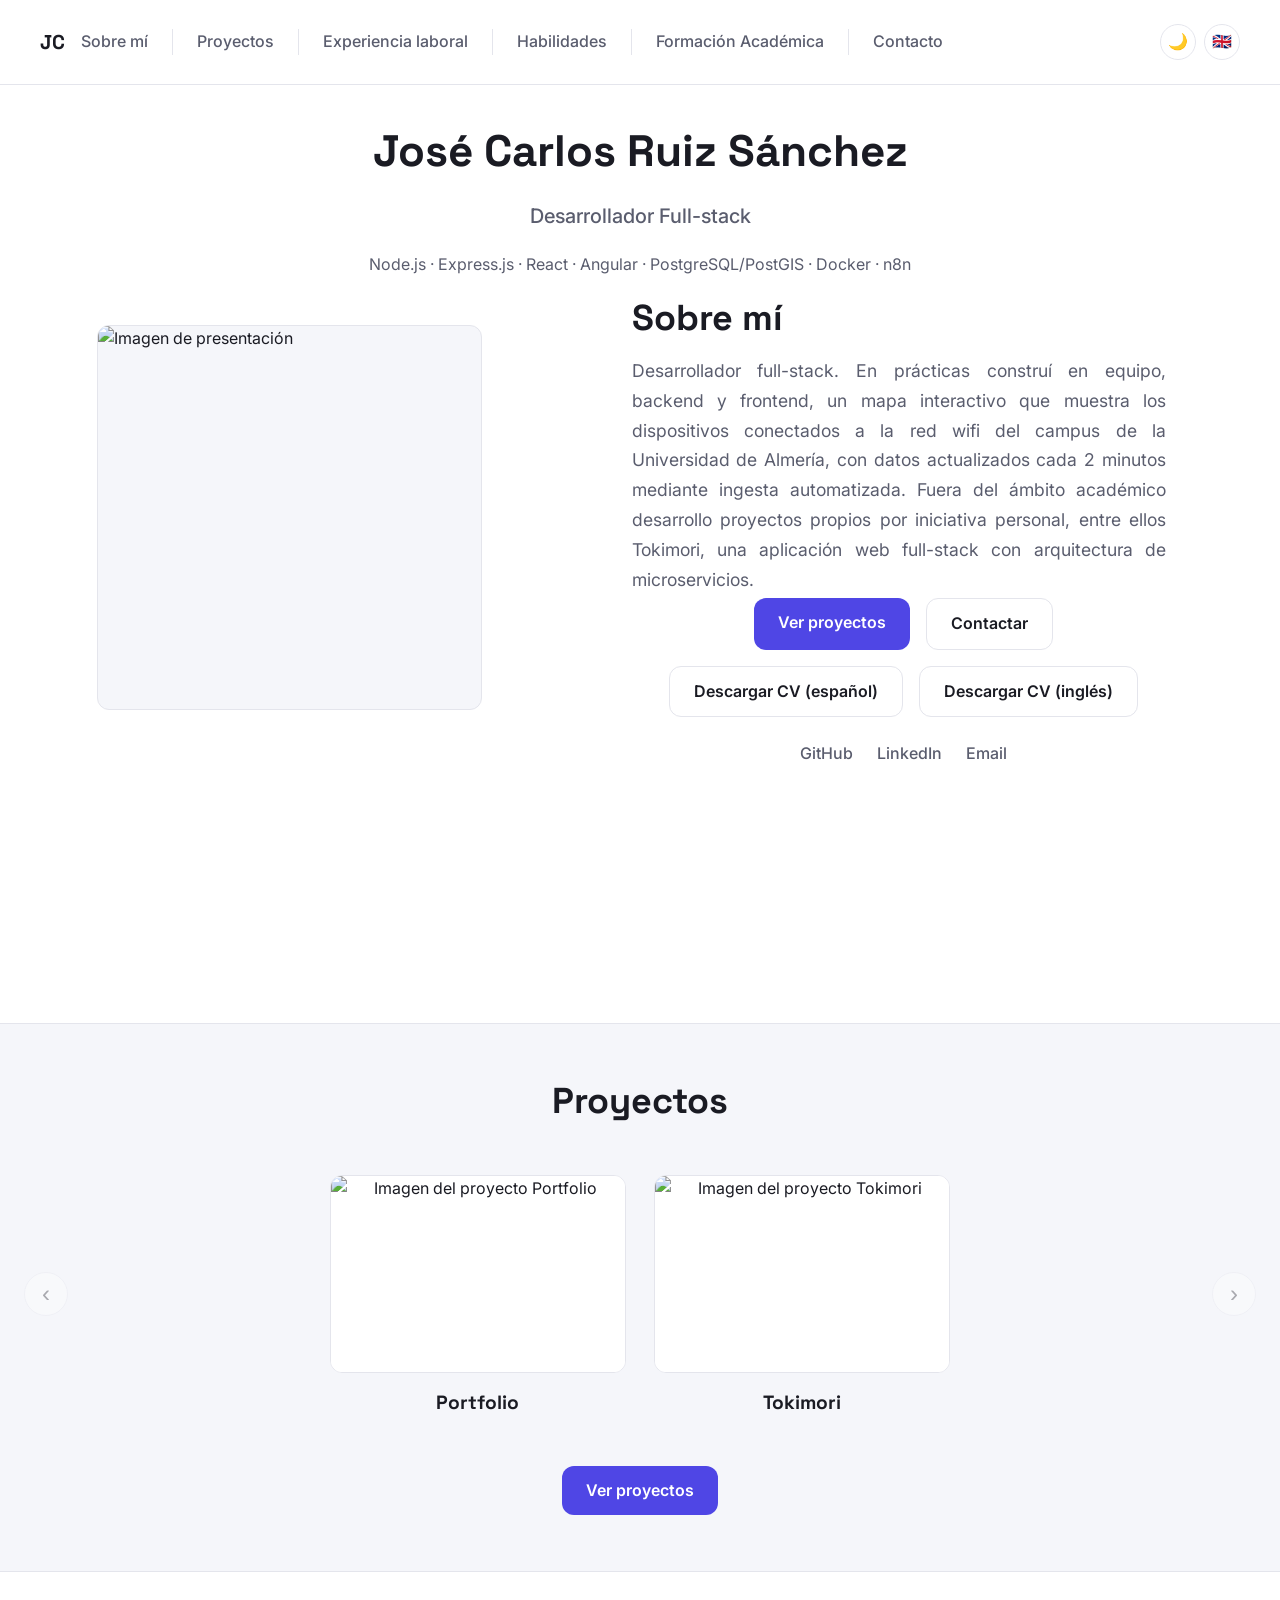
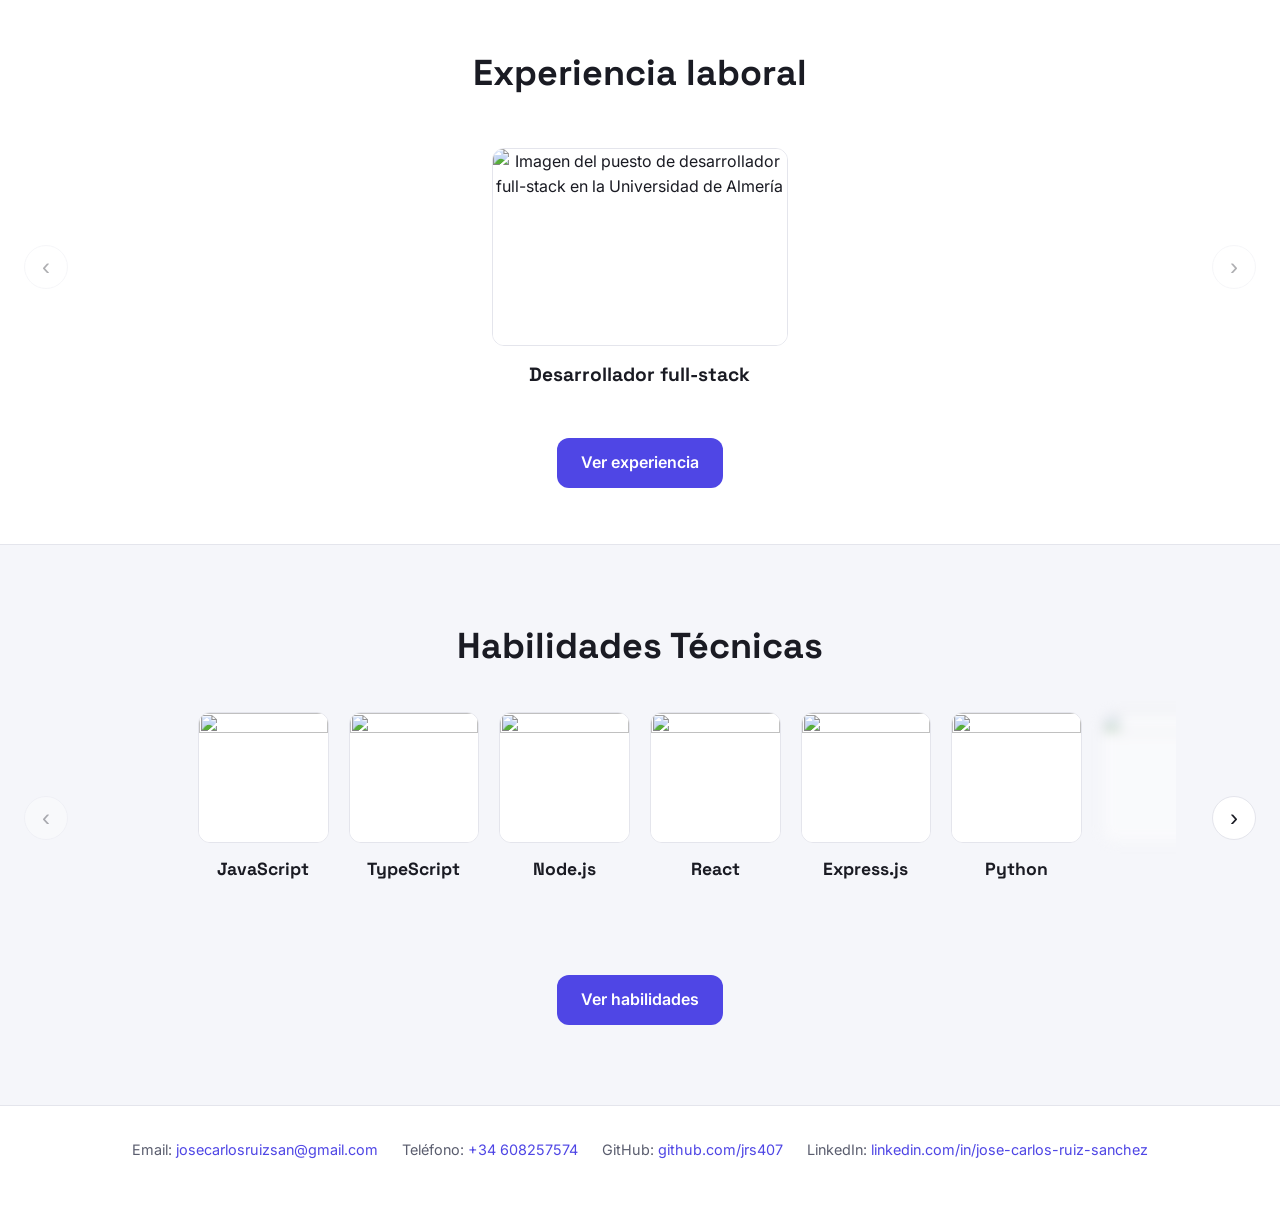
==== index.html @ 919de306 "Subido curriculum en ingles" ====
<!DOCTYPE html>
<html lang="es" data-i18n-title="index.title">
<head>
  <meta charset="UTF-8" />
  <meta name="viewport" content="width=device-width, initial-scale=1.0" />
  <title>José Carlos Ruiz Sánchez · Desarrollador Full-stack</title>
  <meta name="description" content="Portfolio de José Carlos Ruiz Sánchez, desarrollador full-stack. Node.js, Express.js, React, Angular, PostgreSQL/PostGIS, Docker y n8n. Proyectos, experiencia y habilidades técnicas." />
  <meta name="author" content="José Carlos Ruiz Sánchez" />
  <meta name="keywords" content="desarrollador full-stack, Node.js, Express.js, React, Angular, Next.js, TypeScript, JavaScript, Python, Java, Spring, PostgreSQL, PostGIS, MySQL, MongoDB, Docker, n8n, Git, testing, Jest, React Testing Library, JUnit" />
  <link rel="canonical" href="https://jrs407.github.io/web-personal/" />

  <meta property="og:type" content="website" />
  <meta property="og:title" content="José Carlos Ruiz Sánchez · Desarrollador Full-stack" />
  <meta property="og:description" content="Portfolio de José Carlos Ruiz Sánchez, desarrollador full-stack. Proyectos, experiencia y habilidades técnicas." />
  <meta property="og:url" content="https://jrs407.github.io/web-personal/" />
  <meta property="og:image" content="https://jrs407.github.io/web-personal/assets/img/Foto.jpg" />
  <meta property="og:locale" content="es_ES" />

  <meta name="twitter:card" content="summary_large_image" />
  <meta name="twitter:title" content="José Carlos Ruiz Sánchez · Desarrollador Full-stack" />
  <meta name="twitter:description" content="Portfolio de José Carlos Ruiz Sánchez, desarrollador full-stack. Proyectos, experiencia y habilidades técnicas." />
  <meta name="twitter:image" content="https://jrs407.github.io/web-personal/assets/img/Foto.jpg" />

  <link rel="icon" href="data:," />
  <link rel="preconnect" href="https://fonts.googleapis.com" />
  <link rel="preconnect" href="https://fonts.gstatic.com" crossorigin />
  <link href="https://fonts.googleapis.com/css2?family=Space+Grotesk:wght@500;700&family=Inter:wght@400;500;600&display=swap" rel="stylesheet" />
  <link rel="stylesheet" href="assets/css/style.css" />

  <script type="application/ld+json">
  {
    "@context": "https://schema.org",
    "@type": "Person",
    "name": "José Carlos Ruiz Sánchez",
    "jobTitle": "Desarrollador Full-stack",
    "url": "https://jrs407.github.io/web-personal/",
    "image": "https://jrs407.github.io/web-personal/assets/img/Foto.jpg",
    "email": "mailto:josecarlosruizsan@gmail.com",
    "telephone": "+34608257574",
    "sameAs": [
      "https://github.com/jrs407",
      "https://www.linkedin.com/in/jose-carlos-ruiz-sanchez/"
    ],
    "knowsAbout": [
      "JavaScript", "TypeScript", "Node.js", "Express.js", "React", "Angular",
      "Next.js", "Python", "Java", "Spring", "Spark", "PostgreSQL", "PostGIS",
      "MySQL", "MongoDB", "Docker", "n8n", "Git",
      "Jest", "React Testing Library", "JUnit", "Testing"
    ]
  }
  </script>
</head>
<body>
  <a class="skip-link" href="#main" data-i18n="skip">Saltar al contenido</a>

  <header class="site-header">
    <nav class="nav container">
      <a href="index.html" class="logo">JC</a>

      <ul class="nav-links" id="navLinks">
        <li><a href="index.html" data-i18n="nav.about">Sobre mí</a></li>
        <li><a href="proyectos.html" data-i18n="nav.projects">Proyectos</a></li>
        <li><a href="experiencia.html" data-i18n="nav.experience">Experiencia laboral</a></li>
        <li><a href="habilidades.html" data-i18n="nav.skills">Habilidades</a></li>
        <li><a href="formacion.html" data-i18n="nav.education">Formación Académica</a></li>
        <li><a href="contacto.html" data-i18n="nav.contact">Contacto</a></li>
      </ul>

      <div class="nav-actions">
        <button class="theme-toggle" id="themeToggle" data-i18n-label="themeToggle" aria-label="Cambiar tema">🌙</button>
        <button class="language-toggle" id="languageToggle" aria-label="Cambiar idioma">🇬🇧</button>
      </div>

      <button class="nav-toggle" id="navToggle" data-i18n-label="navToggle" aria-label="Abrir menú" aria-expanded="false">
        <span></span><span></span><span></span>
      </button>
    </nav>
  </header>

  <main id="main">
    <section class="hero container" id="home">
      <h1>José Carlos Ruiz Sánchez</h1>
      <p class="hero-role" data-i18n="hero.role">Desarrollador Full-stack</p>
      <p class="hero-text">Node.js · Express.js · React · Angular · PostgreSQL/PostGIS · Docker · n8n </p>

      <div class="hero-intro">
        <div class="hero-image">
          <img src="assets/img/Foto.jpg" data-i18n-alt="hero.imageAlt" alt="Imagen de presentación" />
        </div>
        <div class="hero-copy">
          <h2 class="hero-intro-title" data-i18n="hero.introTitle">Sobre mí</h2>
          <p class="hero-intro-text" data-i18n="hero.introText">
            Desarrollador full-stack. En prácticas construí en equipo, backend y
            frontend, un mapa interactivo que muestra los dispositivos conectados a
            la red wifi del campus de la Universidad de Almería, con datos
            actualizados cada 2 minutos mediante ingesta automatizada. Fuera del ámbito académico
            desarrollo proyectos propios por iniciativa personal, entre ellos Tokimori,
            una aplicación web full-stack con arquitectura de microservicios.
          </p>
        </div>
      </div>

      <div class="hero-actions">
        <div class="hero-actions-row">
          <a href="proyectos.html" class="btn btn-primary" data-i18n="cta.viewProjects">Ver proyectos</a>
          <a href="contacto.html" class="btn btn-ghost" data-i18n="hero.contact">Contactar</a>
        </div>
        <div class="hero-actions-row">
          <a href="assets/cv/CV - Jose Carlos Ruiz Sanchez.pdf" class="btn btn-ghost" download data-i18n="hero.downloadCv">Descargar CV (español)</a>
          <a href="assets/cv/CV_Jose_Carlos_Ruiz_Sanchez_EN.pdf" class="btn btn-ghost" download data-i18n="hero.downloadCvEn">Descargar CV (inglés)</a>
        </div>
      </div>
      <div class="hero-social">
        <a href="https://github.com/jrs407">GitHub</a>
        <a href="https://www.linkedin.com/in/jose-carlos-ruiz-sanchez/">LinkedIn</a>
        <a href="mailto:josecarlosruizsan@gmail.com">Email</a>
      </div>
    </section>

    <section class="section" id="projects">
      <div class="projects-panel">
        <div class="projects-panel-inner">
          <h2 class="section-title reveal-left" data-i18n="section.projects">Proyectos</h2>

          <div class="carousel reveal-left reveal-2" id="projectsCarousel">
            <button class="carousel-arrow carousel-arrow--prev" type="button" data-i18n-label="carousel.prev" aria-label="Anterior">&#8249;</button>

            <div class="carousel-viewport">
              <ul class="carousel-track">
                <li class="carousel-slide">
                  <a class="carousel-link" href="portfolio.html">
                    <img class="carousel-img" src="assets/img/Proyecto/portfolio.png" data-i18n-alt="projects.img1" alt="Imagen del proyecto Portfolio" draggable="false" />
                  </a>
                  <h3 class="carousel-caption" data-i18n="projects.item1">Portfolio</h3>
                </li>
                <li class="carousel-slide">
                  <a class="carousel-link" href="tokimori.html">
                    <img class="carousel-img" src="assets/img/Proyecto/tokimori.png" data-i18n-alt="projects.img2" alt="Imagen del proyecto Tokimori" draggable="false" />
                  </a>
                  <h3 class="carousel-caption" data-i18n="projects.item2">Tokimori</h3>
                </li>
              </ul>
            </div>

            <button class="carousel-arrow carousel-arrow--next" type="button" data-i18n-label="carousel.next" aria-label="Siguiente">&#8250;</button>
          </div>

          <div class="carousel-cta reveal-left reveal-3">
            <a href="proyectos.html" class="btn btn-primary" data-i18n="cta.viewProjects">Ver proyectos</a>
          </div>
        </div>
      </div>
    </section>

    <section class="section" id="experience">
      <div class="experience-panel">
        <div class="experience-panel-inner">
          <h2 class="section-title reveal-left" data-i18n="section.experience">Experiencia laboral</h2>

          <div class="carousel reveal-left reveal-2" id="experienceCarousel">
            <button class="carousel-arrow carousel-arrow--prev" type="button" data-i18n-label="carousel.prev" aria-label="Anterior">&#8249;</button>

            <div class="carousel-viewport">
              <ul class="carousel-track">
                <li class="carousel-slide">
                  <a class="carousel-link" href="ual-trace.html">
                    <img class="carousel-img" src="assets/img/Experiencia/ual-trace.png" data-i18n-alt="experience.img1" alt="Imagen del puesto de desarrollador full-stack en la Universidad de Almería" draggable="false" />
                  </a>
                  <h3 class="carousel-caption" data-i18n="experience.item1">Desarrollador full-stack</h3>
                </li>
              </ul>
            </div>

            <button class="carousel-arrow carousel-arrow--next" type="button" data-i18n-label="carousel.next" aria-label="Siguiente">&#8250;</button>
          </div>

          <div class="carousel-cta reveal-left reveal-3">
            <a href="experiencia.html" class="btn btn-primary" data-i18n="cta.viewExperience">Ver experiencia</a>
          </div>
        </div>
      </div>
    </section>

    <section class="section section-alt" id="skills">
      <div class="container">
        <h2 class="section-title reveal-left" data-i18n="section.skills">Habilidades Técnicas</h2>

        <div class="carousel carousel--compact reveal-left reveal-2" id="skillsCarousel" data-per-view="6" data-per-view-mobile="2">
          <button class="carousel-arrow carousel-arrow--prev" type="button" data-i18n-label="carousel.prev" aria-label="Anterior">&#8249;</button>

          <div class="carousel-viewport">
            <ul class="carousel-track">
              <li class="carousel-slide">
                <div class="carousel-link">
                  <img class="carousel-img" src="assets/img/Habilidades/Portada/javascript.png" alt="" draggable="false" />
                </div>
                <h3 class="carousel-caption">JavaScript</h3>
              </li>
              <li class="carousel-slide">
                <div class="carousel-link">
                  <img class="carousel-img" src="assets/img/Habilidades/Portada/typescript.webp" alt="" draggable="false" />
                </div>
                <h3 class="carousel-caption">TypeScript</h3>
              </li>
              <li class="carousel-slide">
                <div class="carousel-link">
                  <img class="carousel-img" src="assets/img/Habilidades/Portada/nodejs.webp" alt="" draggable="false" />
                </div>
                <h3 class="carousel-caption">Node.js</h3>
              </li>
              <li class="carousel-slide">
                <div class="carousel-link">
                  <img class="carousel-img" src="assets/img/Habilidades/Portada/react.webp" alt="" draggable="false" />
                </div>
                <h3 class="carousel-caption">React</h3>
              </li>
              <li class="carousel-slide">
                <div class="carousel-link">
                  <img class="carousel-img" src="assets/img/Habilidades/Portada/Expressjs.png" alt="" draggable="false" />
                </div>
                <h3 class="carousel-caption">Express.js</h3>
              </li>
              <li class="carousel-slide">
                <div class="carousel-link">
                  <img class="carousel-img" src="assets/img/Habilidades/Portada/python.webp" alt="" draggable="false" />
                </div>
                <h3 class="carousel-caption">Python</h3>
              </li>
              <li class="carousel-slide">
                <div class="carousel-link">
                  <img class="carousel-img" src="assets/img/Habilidades/Portada/Java.png" alt="" draggable="false" />
                </div>
                <h3 class="carousel-caption">Java</h3>
              </li>
              <li class="carousel-slide">
                <div class="carousel-link">
                  <img class="carousel-img" src="assets/img/Habilidades/Portada/Angular.png" alt="" draggable="false" />
                </div>
                <h3 class="carousel-caption">Angular</h3>
              </li>
              <li class="carousel-slide">
                <div class="carousel-link">
                  <img class="carousel-img" src="assets/img/Habilidades/Portada/nextjs.png" alt="" draggable="false" />
                </div>
                <h3 class="carousel-caption">Next.js</h3>
              </li>
              <li class="carousel-slide">
                <div class="carousel-link">
                  <img class="carousel-img" src="assets/img/Habilidades/Portada/spring.svg" alt="" draggable="false" />
                </div>
                <h3 class="carousel-caption">Spring</h3>
              </li>
              <li class="carousel-slide">
                <div class="carousel-link">
                  <img class="carousel-img" src="assets/img/Habilidades/Portada/spark.png" alt="" draggable="false" />
                </div>
                <h3 class="carousel-caption">Spark</h3>
              </li>
              <li class="carousel-slide">
                <div class="carousel-link">
                  <img class="carousel-img" src="assets/img/Habilidades/Portada/mysql.png" alt="" draggable="false" />
                </div>
                <h3 class="carousel-caption">MySQL</h3>
              </li>
              <li class="carousel-slide">
                <div class="carousel-link">
                  <img class="carousel-img" src="assets/img/Habilidades/Portada/postgres.svg" alt="" draggable="false" />
                </div>
                <h3 class="carousel-caption">PostgreSQL/PostGIS</h3>
              </li>
              <li class="carousel-slide">
                <div class="carousel-link">
                  <img class="carousel-img" src="assets/img/Habilidades/Portada/mongodb.png" alt="" draggable="false" />
                </div>
                <h3 class="carousel-caption">MongoDB</h3>
              </li>
              <li class="carousel-slide">
                <div class="carousel-link">
                  <img class="carousel-img" src="assets/img/Habilidades/Portada/n8n.png" alt="" draggable="false" />
                </div>
                <h3 class="carousel-caption">n8n</h3>
              </li>
              <li class="carousel-slide">
                <div class="carousel-link">
                  <img class="carousel-img" src="assets/img/Habilidades/Portada/docker.png" alt="" draggable="false" />
                </div>
                <h3 class="carousel-caption">Docker</h3>
              </li>
              <li class="carousel-slide">
                <div class="carousel-link">
                  <img class="carousel-img" src="assets/img/Habilidades/Portada/git.png" alt="" draggable="false" />
                </div>
                <h3 class="carousel-caption">Git</h3>
              </li>
              <li class="carousel-slide">
                <div class="carousel-link">
                  <img class="carousel-img" src="assets/img/Habilidades/Portada/jest.svg" alt="" draggable="false" />
                </div>
                <h3 class="carousel-caption">Jest</h3>
              </li>
              <li class="carousel-slide">
                <div class="carousel-link">
                  <img class="carousel-img" src="assets/img/Habilidades/Portada/testing-library.svg" alt="" draggable="false" />
                </div>
                <h3 class="carousel-caption">React Testing Library</h3>
              </li>
              <li class="carousel-slide">
                <div class="carousel-link">
                  <img class="carousel-img" src="assets/img/Habilidades/Portada/junit.png" alt="" draggable="false" />
                </div>
                <h3 class="carousel-caption">JUnit</h3>
              </li>
            </ul>
          </div>

          <button class="carousel-arrow carousel-arrow--next" type="button" data-i18n-label="carousel.next" aria-label="Siguiente">&#8250;</button>
        </div>

        <div class="carousel-cta reveal-left reveal-3">
          <a href="habilidades.html" class="btn btn-primary" data-i18n="cta.viewSkills">Ver habilidades</a>
        </div>
      </div>
    </section>
  </main>

  <footer class="site-footer">
    <div class="container">
      <ul class="footer-contact">
        <li data-i18n-html="footer.email">Email: <a href="mailto:josecarlosruizsan@gmail.com">josecarlosruizsan@gmail.com</a></li>
        <li data-i18n-html="footer.phone">Teléfono: <a href="tel:+34608257574">+34 608257574</a></li>
        <li>GitHub: <a href="https://github.com/jrs407">github.com/jrs407</a></li>
        <li>LinkedIn: <a href="https://www.linkedin.com/in/jose-carlos-ruiz-sanchez/">linkedin.com/in/jose-carlos-ruiz-sanchez</a></li>
      </ul>
    </div>
  </footer>

  <script src="assets/js/script.js"></script>
</body>
</html>
---- assets/css/style.css ----
:root {
  --bg: #ffffff;
  --bg-alt: #f5f6fa;
  --text: #1a1b23;
  --text-muted: #5a5d6e;
  --accent: #4f46e5;
  --accent-contrast: #ffffff;
  --border: #e4e5ec;
  --radius: 12px;
  --font-heading: "Space Grotesk", "Segoe UI", sans-serif;
  --font-body: "Inter", "Segoe UI", sans-serif;
  --max-width: 1080px;
}

[data-theme="dark"] {
  --bg: #12131a;
  --bg-alt: #1a1c26;
  --text: #f2f3f7;
  --text-muted: #a3a6b8;
  --accent: #818cf8;
  --accent-contrast: #12131a;
  --border: #2a2d3a;
}

* {
  box-sizing: border-box;
}

html {
  scroll-behavior: smooth;
}

body {
  margin: 0;
  min-height: 100vh;
  display: flex;
  flex-direction: column;
  background: var(--bg);
  color: var(--text);
  font-family: var(--font-body);
  line-height: 1.6;
  transition: background 0.2s ease, color 0.2s ease;
}

#main {
  flex: 1 0 auto;
}

.site-footer {
  flex-shrink: 0;
}

h1, h2, h3 {
  font-family: var(--font-heading);
  line-height: 1.2;
  margin: 0 0 0.5em;
}

p {
  margin: 0 0 1em;
}

a {
  color: inherit;
  text-decoration: none;
}

ul {
  list-style: none;
  margin: 0;
  padding: 0;
}

img {
  max-width: 100%;
  display: block;
}

.container {
  max-width: var(--max-width);
  margin: 0 auto;
  padding: 0 1.5rem;
}

.skip-link {
  position: absolute;
  left: -9999px;
  top: 0;
  background: var(--accent);
  color: var(--accent-contrast);
  padding: 0.75rem 1rem;
  z-index: 100;
}

.skip-link:focus {
  left: 1rem;
  top: 1rem;
}

/* Header */
.site-header {
  position: sticky;
  top: 0;
  background: color-mix(in srgb, var(--bg) 85%, transparent);
  backdrop-filter: blur(8px);
  border-bottom: 1px solid var(--border);
  z-index: 50;
}

.nav {
  display: flex;
  align-items: center;
  justify-content: space-between;
  max-width: none;
  padding: 1.5rem 2.5rem;
  gap: 1rem;
}

.logo {
  font-family: var(--font-heading);
  font-weight: 700;
  font-size: 1.25rem;
}

.logo span {
  color: var(--accent);
}

.nav-links {
  display: flex;
  gap: 1.5rem;
  font-weight: 500;
  margin-right: auto;
}

.nav-links li + li {
  border-left: 1px solid var(--border);
  padding-left: 1.5rem;
}

.nav-actions {
  display: flex;
  align-items: center;
  gap: 0.5rem;
}

.nav-links a {
  color: var(--text-muted);
  transition: color 0.15s ease;
}

.nav-links a:hover,
.nav-links a:focus-visible {
  color: var(--accent);
}

.nav-toggle {
  display: none;
  flex-direction: column;
  gap: 4px;
  background: none;
  border: none;
  cursor: pointer;
  padding: 0.5rem;
  margin-left: auto;
}

.nav-toggle span {
  width: 22px;
  height: 2px;
  background: var(--text);
  transition: transform 0.2s ease, opacity 0.2s ease;
}

.theme-toggle {
  background: none;
  border: 1px solid var(--border);
  border-radius: 999px;
  width: 2.25rem;
  height: 2.25rem;
  cursor: pointer;
  font-size: 1rem;
  line-height: 1;
}

.language-toggle {
  background: none;
  border: 1px solid var(--border);
  border-radius: 999px;
  width: 2.25rem;
  height: 2.25rem;
  cursor: pointer;
  font-size: 1rem;
  line-height: 1;
}

/* Hero */
.hero {
  padding: 2.5rem 1.5rem 5rem;
  text-align: center;
  max-width: 1100px;
}

.hero-intro {
  display: flex;
  align-items: center;
  justify-content: space-between;
  gap: 3rem;
  text-align: left;
  margin: 3rem 0;
  margin-left: calc(min(0px, calc(50% - 50vw + 5rem)) / 2);
}

.hero-image {
  flex: 0 0 36%;
  border-radius: var(--radius);
  overflow: hidden;
  border: 1px solid var(--border);
  background: var(--bg-alt);
}

.hero-image img {
  width: 100%;
  height: 100%;
  aspect-ratio: 1 / 1;
  object-fit: cover;
}

.hero-copy {
  flex: 0 0 50%;
  transform: translateY(-4.5rem);
}

.hero-intro-title {
  font-size: clamp(1.7rem, 3vw, 2.25rem);
  margin-bottom: 1rem;
}

.hero-intro-text {
  color: var(--text-muted);
  margin: 0;
  font-size: 1.10rem;
  line-height: 1.7;
  max-width: 60ch;
  text-align: justify;
  text-justify: inter-word;
  hyphens: none;
}

.hero-eyebrow {
  color: var(--accent);
  font-weight: 600;
  letter-spacing: 0.05em;
  text-transform: uppercase;
  font-size: 0.85rem;
}

.hero h1 {
  font-size: clamp(1.9rem, 4vw, 2.75rem);
}

.hero-role {
  color: var(--text-muted);
  font-size: 1.25rem;
  font-weight: 500;
}

.hero-text {
  color: var(--text-muted);
  max-width: 560px;
  margin-left: auto;
  margin-right: auto;
}

.hero-actions {
  display: flex;
  flex-direction: column;
  gap: 1rem;
  align-items: center;
  width: 50%;
  margin: -10rem 0 1.5rem auto;
}

.hero-actions-row {
  display: flex;
  gap: 1rem;
  justify-content: center;
  flex-wrap: nowrap;
}

.btn {
  display: inline-block;
  padding: 0.75rem 1.5rem;
  border-radius: var(--radius);
  font-weight: 600;
  white-space: nowrap;
  transition: transform 0.15s ease, opacity 0.15s ease;
}

.btn:hover {
  transform: translateY(-2px);
}

.btn-primary {
  background: var(--accent);
  color: var(--accent-contrast);
}

.btn-ghost {
  border: 1px solid var(--border);
}

.hero-social {
  display: flex;
  gap: 1.5rem;
  justify-content: center;
  width: 50%;
  margin-left: auto;
  color: var(--text-muted);
  font-weight: 500;
}

.hero-social a:hover {
  color: var(--accent);
}

/* Sections */
.section {
  padding: 5rem 0;
}

#projects {
  padding-top: 11rem;
}

.reveal-left {
  opacity: 0;
  transform: translateX(-60px);
  transition: opacity 1.4s ease, transform 1.6s cubic-bezier(0.22, 1, 0.36, 1);
}

.reveal-left.is-visible {
  opacity: 1;
  transform: none;
}

.reveal-left.is-exit {
  opacity: 0;
  transform: translateX(60px);
}

.reveal-left.reveal-2 {
  transition-delay: 0.12s;
}

.reveal-left.reveal-3 {
  transition-delay: 0.24s;
}

@media (prefers-reduced-motion: reduce) {
  .reveal-left {
    opacity: 1;
    transform: none;
    transition: none;
  }

  .reveal-left.reveal-2,
  .reveal-left.reveal-3 {
    transition-delay: 0s;
  }
}

.section-alt {
  background: var(--bg-alt);
}

.section-title {
  font-size: clamp(1.75rem, 4vw, 2.25rem);
  margin-bottom: 2rem;
  text-align: center;
}

.about-content p {
  color: var(--text-muted);
  max-width: 680px;
}

.section-placeholder {
  color: var(--text-muted);
  max-width: 680px;
  margin-top: 1rem;
  font-size: 1.05rem;
  line-height: 1.7;
}

/* Projects */
.projects-grid {
  display: grid;
  grid-template-columns: repeat(auto-fit, minmax(280px, 1fr));
  gap: 1.5rem;
}

.project-card {
  border: 1px solid var(--border);
  border-radius: var(--radius);
  overflow: hidden;
  background: var(--bg);
  display: flex;
  flex-direction: column;
}

.project-thumb {
  aspect-ratio: 16 / 9;
  background: linear-gradient(135deg, var(--accent), var(--bg-alt));
  opacity: 0.35;
}

.project-body {
  padding: 1.5rem;
}

.project-body h3 {
  font-size: 1.1rem;
}

.project-body p {
  color: var(--text-muted);
  font-size: 0.95rem;
}

.project-tags {
  display: flex;
  gap: 0.5rem;
  flex-wrap: wrap;
  margin-bottom: 1rem;
}

.project-tags span {
  font-size: 0.75rem;
  font-weight: 600;
  color: var(--accent);
  background: color-mix(in srgb, var(--accent) 12%, transparent);
  padding: 0.25rem 0.6rem;
  border-radius: 999px;
}

.project-links {
  display: flex;
  gap: 1rem;
  font-weight: 600;
}

.project-links a {
  color: var(--accent);
}

.projects-panel {
  background: var(--bg-alt);
  border-top: 1px solid var(--border);
  border-bottom: 1px solid var(--border);
  padding: 3.5rem 1.5rem;
  overflow: hidden;
}

.projects-panel-inner {
  max-width: 2000px;
  margin: 0 auto;
}

.projects-panel-inner .section-title {
  margin-bottom: 2.5rem;
}

/* Carrusel */
.carousel {
  display: flex;
  align-items: center;
  gap: 1.5rem;
}

.carousel-viewport {
  overflow: hidden;
  flex: 1;
  cursor: grab;
  user-select: none;
  -webkit-user-select: none;
  -webkit-mask-image: linear-gradient(
    to right,
    transparent 0,
    #000 4.5rem,
    #000 calc(100% - 4.5rem),
    transparent 100%
  );
  mask-image: linear-gradient(
    to right,
    transparent 0,
    #000 4.5rem,
    #000 calc(100% - 4.5rem),
    transparent 100%
  );
}

.carousel-viewport.is-dragging {
  cursor: grabbing;
}

.carousel-track {
  display: flex;
  gap: 1.75rem;
  padding: 0.75rem 0;
  transition: transform 0.45s cubic-bezier(0.22, 1, 0.36, 1);
}

.carousel-track.no-transition {
  transition: none;
}

.carousel-slide {
  flex: 0 0 calc((100% - 13rem) / 3);
  text-align: center;
  filter: blur(6px);
  opacity: 0.45;
  transition: filter 0.4s ease, opacity 0.4s ease;
}

.carousel-slide.is-active {
  filter: none;
  opacity: 1;
}

.carousel-link {
  display: block;
  border-radius: var(--radius);
  border: 1px solid var(--border);
  overflow: hidden;
  background: var(--bg);
  transition: transform 0.3s ease, box-shadow 0.3s ease;
}

.carousel-img {
  width: 100%;
  aspect-ratio: 3 / 2;
  object-fit: cover;
  background: var(--bg);
  -webkit-user-drag: none;
}

.carousel-slide.is-active .carousel-link {
  cursor: pointer;
}

.carousel-slide.is-active .carousel-link:hover,
.carousel-slide.is-active .carousel-link:focus-visible {
  position: relative;
  z-index: 2;
  transform: scale(1.06);
  box-shadow: 0 14px 34px rgba(0, 0, 0, 0.28);
}

.carousel-viewport.is-dragging .carousel-link {
  transform: none;
}

.carousel-caption {
  margin: 1.1rem 0 0;
  font-size: 1.2rem;
}

.carousel-slide:not(.is-active) .carousel-caption {
  visibility: hidden;
}

.carousel-cta {
  margin-top: 2.5rem;
  text-align: center;
}

.carousel-arrow {
  flex: 0 0 auto;
  width: 2.75rem;
  height: 2.75rem;
  display: flex;
  align-items: center;
  justify-content: center;
  font-size: 1.5rem;
  line-height: 1;
  color: var(--text);
  background: var(--bg);
  border: 1px solid var(--border);
  border-radius: 999px;
  cursor: pointer;
  transition: color 0.15s ease, border-color 0.15s ease, transform 0.15s ease,
    opacity 0.15s ease;
}

.carousel-arrow:hover:not(:disabled),
.carousel-arrow:focus-visible {
  color: var(--accent);
  border-color: var(--accent);
  transform: translateY(-2px);
}

.carousel-arrow:disabled {
  opacity: 0.35;
  cursor: default;
}

/* Carrusel compacto: 6 visibles a la vez, ocupando casi todo el ancho */
#skills {
  border-top: 1px solid var(--border);
}

#skills .container {
  overflow: hidden;
  max-width: 1760px;
}

.carousel--compact {
  gap: 2.25rem;
}

.carousel--compact .carousel-viewport {
  -webkit-mask-image: none;
  mask-image: none;
}

.carousel--compact .carousel-track {
  gap: 1.25rem;
}

.carousel--compact .carousel-slide {
  flex: 0 0 calc((100% - 18rem) / 6);
}

.carousel--compact .carousel-img {
  aspect-ratio: 1 / 1;
}

.carousel--compact .carousel-slide.is-active .carousel-link {
  cursor: grab;
}

.carousel--compact .carousel-viewport.is-dragging .carousel-link {
  cursor: grabbing;
}

.carousel--compact .carousel-caption {
  margin-top: 1rem;
  font-size: 1.1rem;
}

@media (max-width: 720px) {
  .projects-panel {
    padding: 1.75rem 1rem;
  }

  .carousel--compact .carousel-slide {
    flex-basis: 46%;
  }

  .carousel {
    gap: 0.5rem;
  }

  .carousel-track {
    gap: 1rem;
  }

  .carousel-viewport {
    -webkit-mask-image: linear-gradient(
      to right,
      transparent 0,
      #000 2rem,
      #000 calc(100% - 2rem),
      transparent 100%
    );
    mask-image: linear-gradient(
      to right,
      transparent 0,
      #000 2rem,
      #000 calc(100% - 2rem),
      transparent 100%
    );
  }

  .carousel-slide {
    flex-basis: 82%;
  }

  .carousel-arrow {
    width: 2.25rem;
    height: 2.25rem;
    font-size: 1.25rem;
  }
}

#experience {
  padding: 0;
}

.experience-panel {
  background: var(--bg);
  padding: 0 1.5rem 3.5rem;
  overflow: hidden;
}

.experience-panel-inner {
  max-width: 2000px;
  margin: 0 auto;
}

.experience-panel-inner .section-title {
  margin-bottom: 2.5rem;
}

@media (max-width: 720px) {
  .experience-panel {
    padding: 0 1rem 1.75rem;
  }
}

/* Experience */
.experience-grid {
  display: grid;
  grid-template-columns: repeat(auto-fit, minmax(280px, 1fr));
  gap: 1.5rem;
}

.experience-card {
  border: 1px solid var(--border);
  border-radius: var(--radius);
  overflow: hidden;
  background: var(--bg);
  display: flex;
  flex-direction: column;
}

.experience-thumb {
  aspect-ratio: 16 / 9;
  background: linear-gradient(135deg, var(--accent), var(--bg-alt));
  opacity: 0.35;
}

.experience-body {
  padding: 1.5rem;
}

.experience-body h3 {
  font-size: 1.1rem;
}

.experience-body p {
  color: var(--text-muted);
  font-size: 0.95rem;
}

.experience-tags {
  display: flex;
  gap: 0.5rem;
  flex-wrap: wrap;
  margin-bottom: 1rem;
}

.experience-tags span {
  font-size: 0.75rem;
  font-weight: 600;
  color: var(--accent);
  background: color-mix(in srgb, var(--accent) 12%, transparent);
  padding: 0.25rem 0.6rem;
  border-radius: 999px;
}

.experience-links {
  display: flex;
  gap: 1rem;
  font-weight: 600;
}

.experience-links a {
  color: var(--accent);
}

/* Footer */
.site-footer {
  border-top: 1px solid var(--border);
  padding: 2rem 0;
  text-align: center;
  color: var(--text-muted);
  font-size: 0.9rem;
}

.footer-contact {
  display: flex;
  flex-wrap: wrap;
  gap: 0.5rem 1.5rem;
  justify-content: center;
  margin-bottom: 1rem;
}

.footer-contact a {
  color: var(--accent);
}

/* Responsive nav */
@media (max-width: 720px) {
  .nav-toggle {
    display: flex;
    margin-left: 0;
  }

  .nav-actions {
    margin-left: auto;
  }

  .nav-links {
    position: absolute;
    top: 100%;
    left: 0;
    right: 0;
    background: var(--bg);
    border-bottom: 1px solid var(--border);
    flex-direction: column;
    padding: 1.5rem;
    gap: 1.25rem;
    display: none;
  }

  .nav-links.open {
    display: flex;
  }

  .nav-links li + li {
    border-left: none;
    padding-left: 0;
  }

  .hero-intro {
    flex-direction: column;
    text-align: center;
    gap: 1.5rem;
    margin: 2.5rem 0;
  }

  .hero-image {
    flex: none;
    width: 100%;
  }

  .hero-copy {
    transform: none;
  }

  .hero-actions {
    width: 100%;
    margin: 2rem auto 1.5rem;
  }

  .hero-social {
    width: 100%;
    margin-left: 0;
  }

  .hero-actions-row {
    flex-wrap: wrap;
  }
}
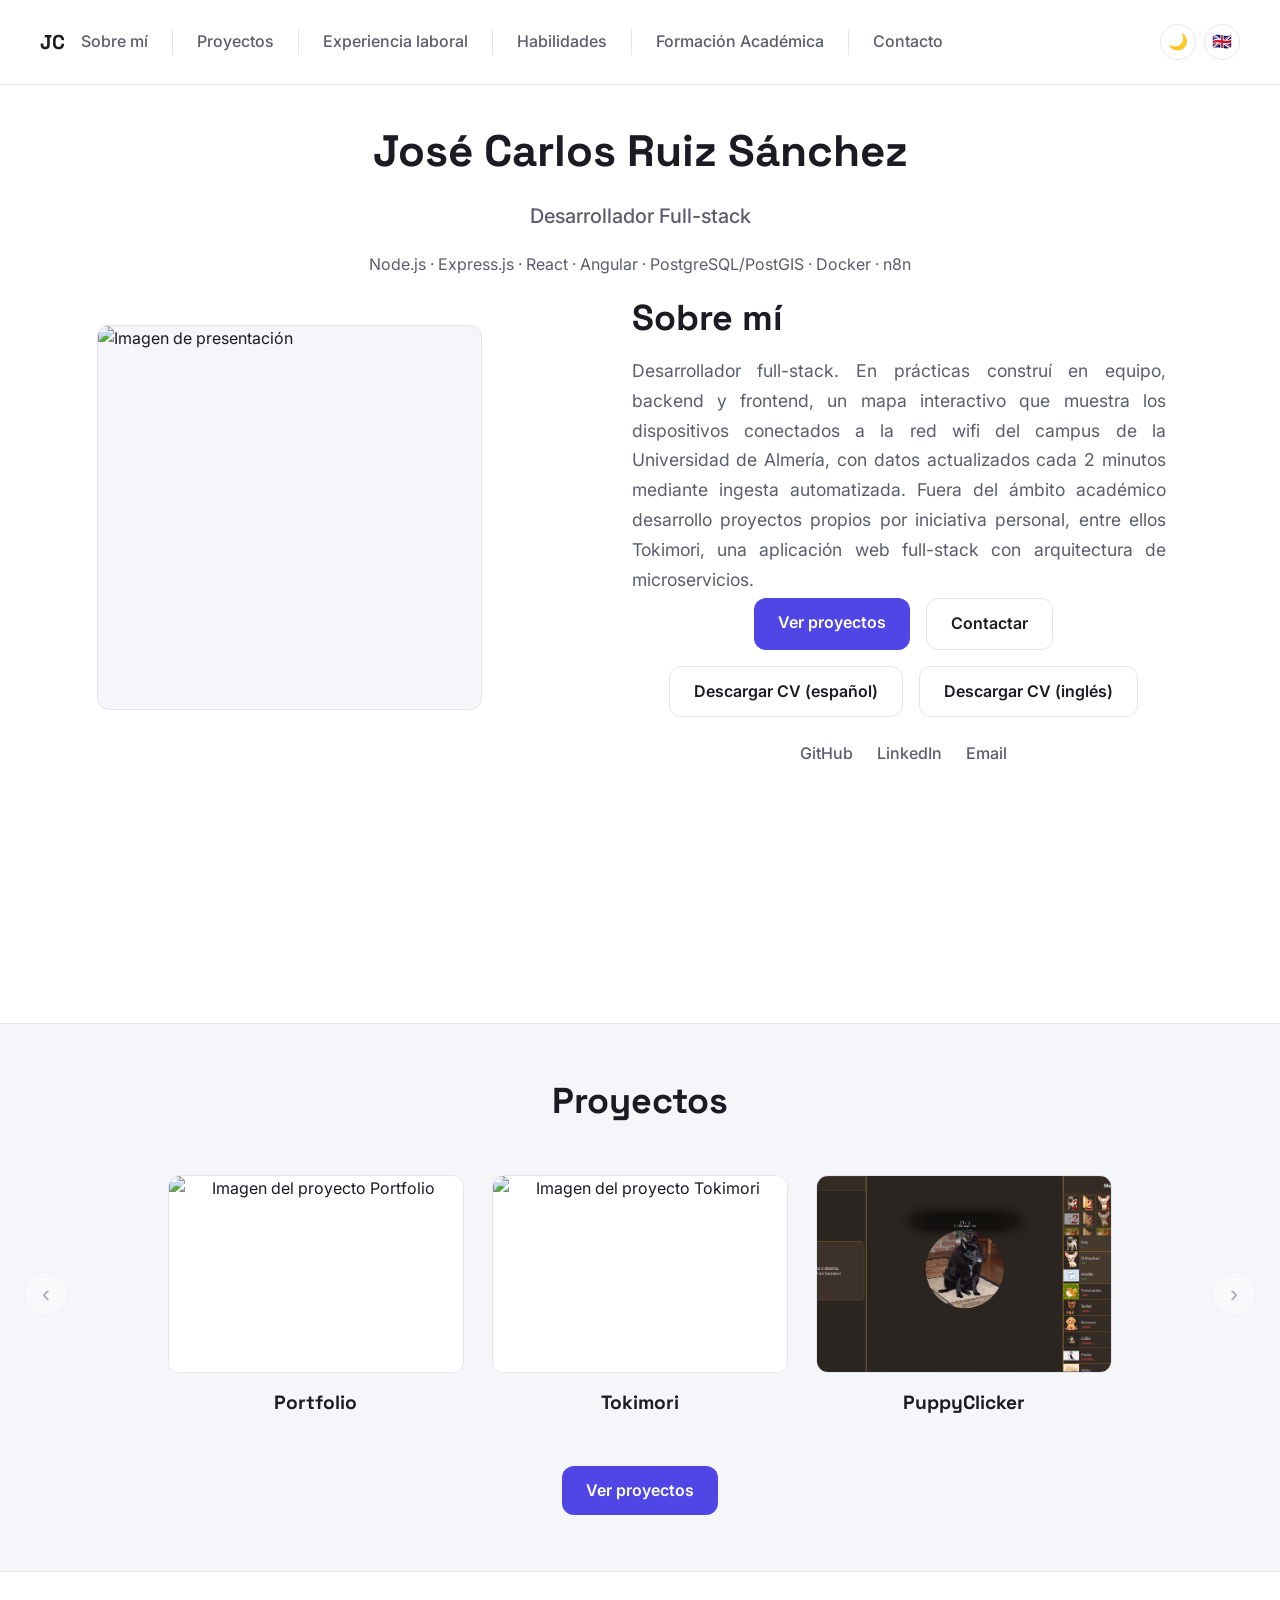
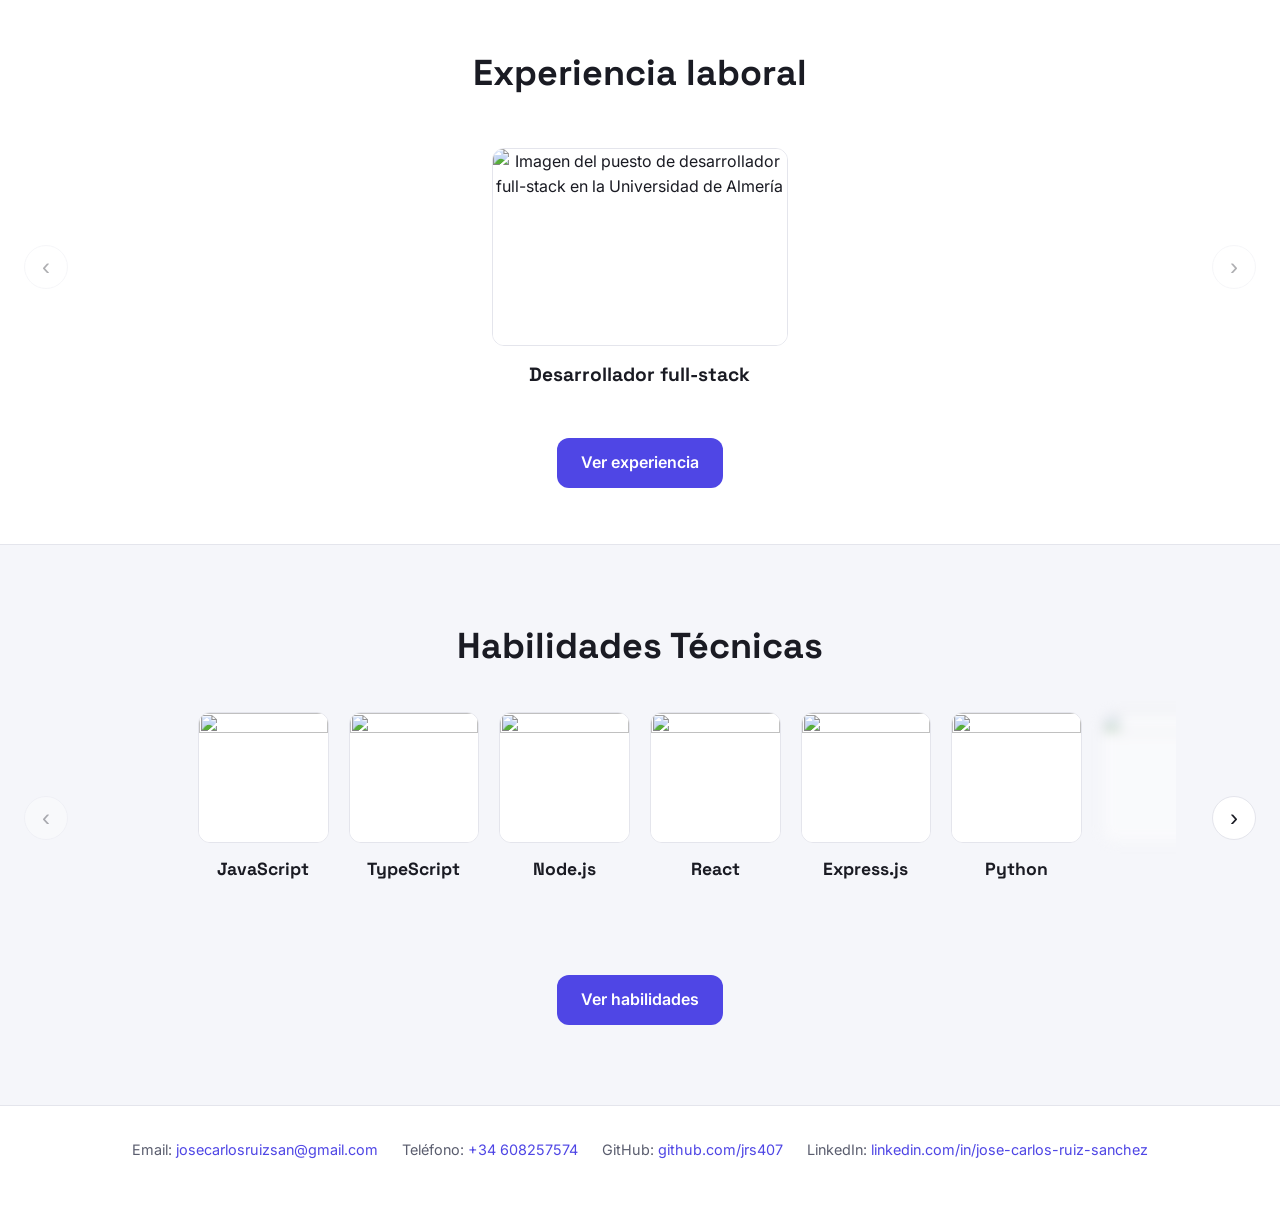
==== commit 216069d7: "Añadido un proyecto extra al portfolio" ====
--- a/index.html
+++ b/index.html
@@ -139,6 +139,12 @@
                   </a>
                   <h3 class="carousel-caption" data-i18n="projects.item2">Tokimori</h3>
                 </li>
+                <li class="carousel-slide">
+                  <a class="carousel-link" href="puppyclicker.html">
+                    <img class="carousel-img" src="assets/img/Proyecto/puppyclicker.png" data-i18n-alt="projects.img3" alt="Imagen del proyecto PuppyClicker" draggable="false" />
+                  </a>
+                  <h3 class="carousel-caption" data-i18n="projects.item3">PuppyClicker</h3>
+                </li>
               </ul>
             </div>
 
@@ -310,6 +316,12 @@
                 </div>
                 <h3 class="carousel-caption">JUnit</h3>
               </li>
+              <li class="carousel-slide">
+                <div class="carousel-link">
+                  <img class="carousel-img" src="assets/img/Habilidades/Portada/Power-BI-Logo.png" alt="" draggable="false" />
+                </div>
+                <h3 class="carousel-caption">Power BI</h3>
+              </li>
             </ul>
           </div>
 
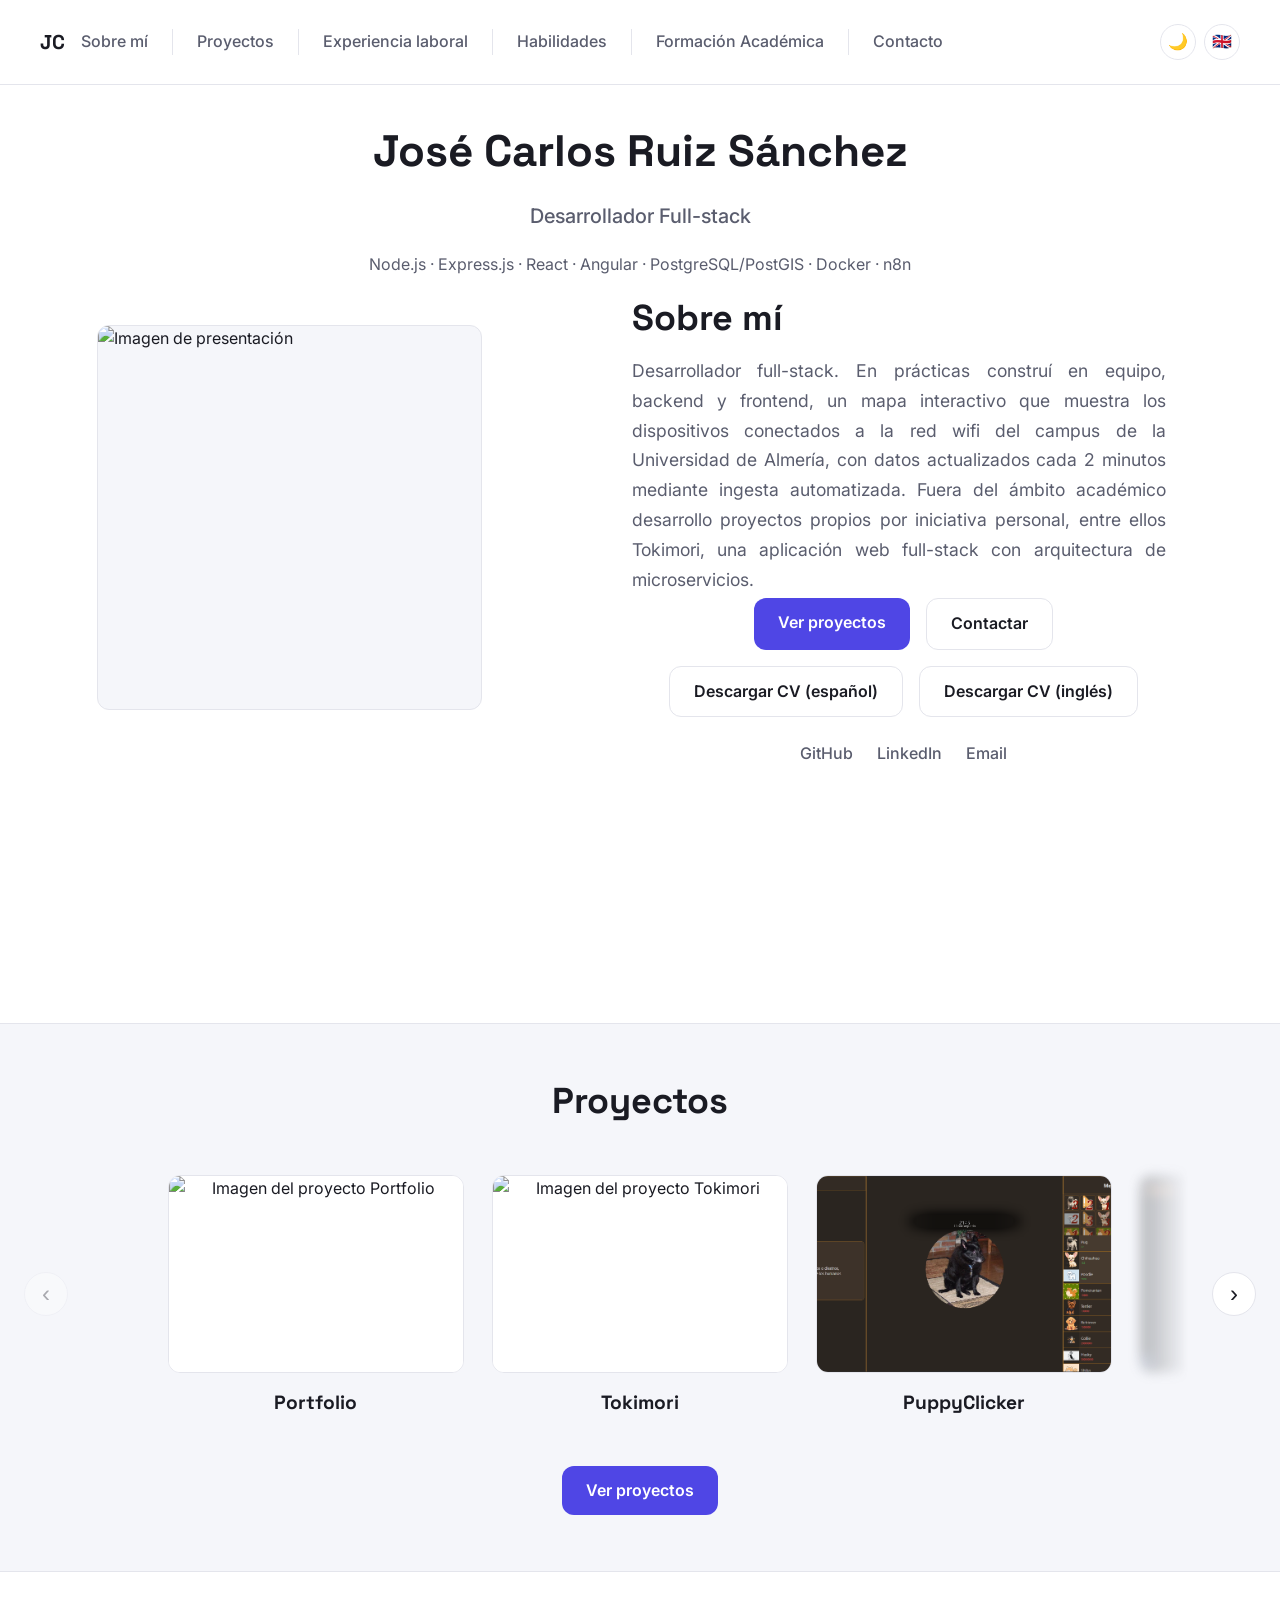
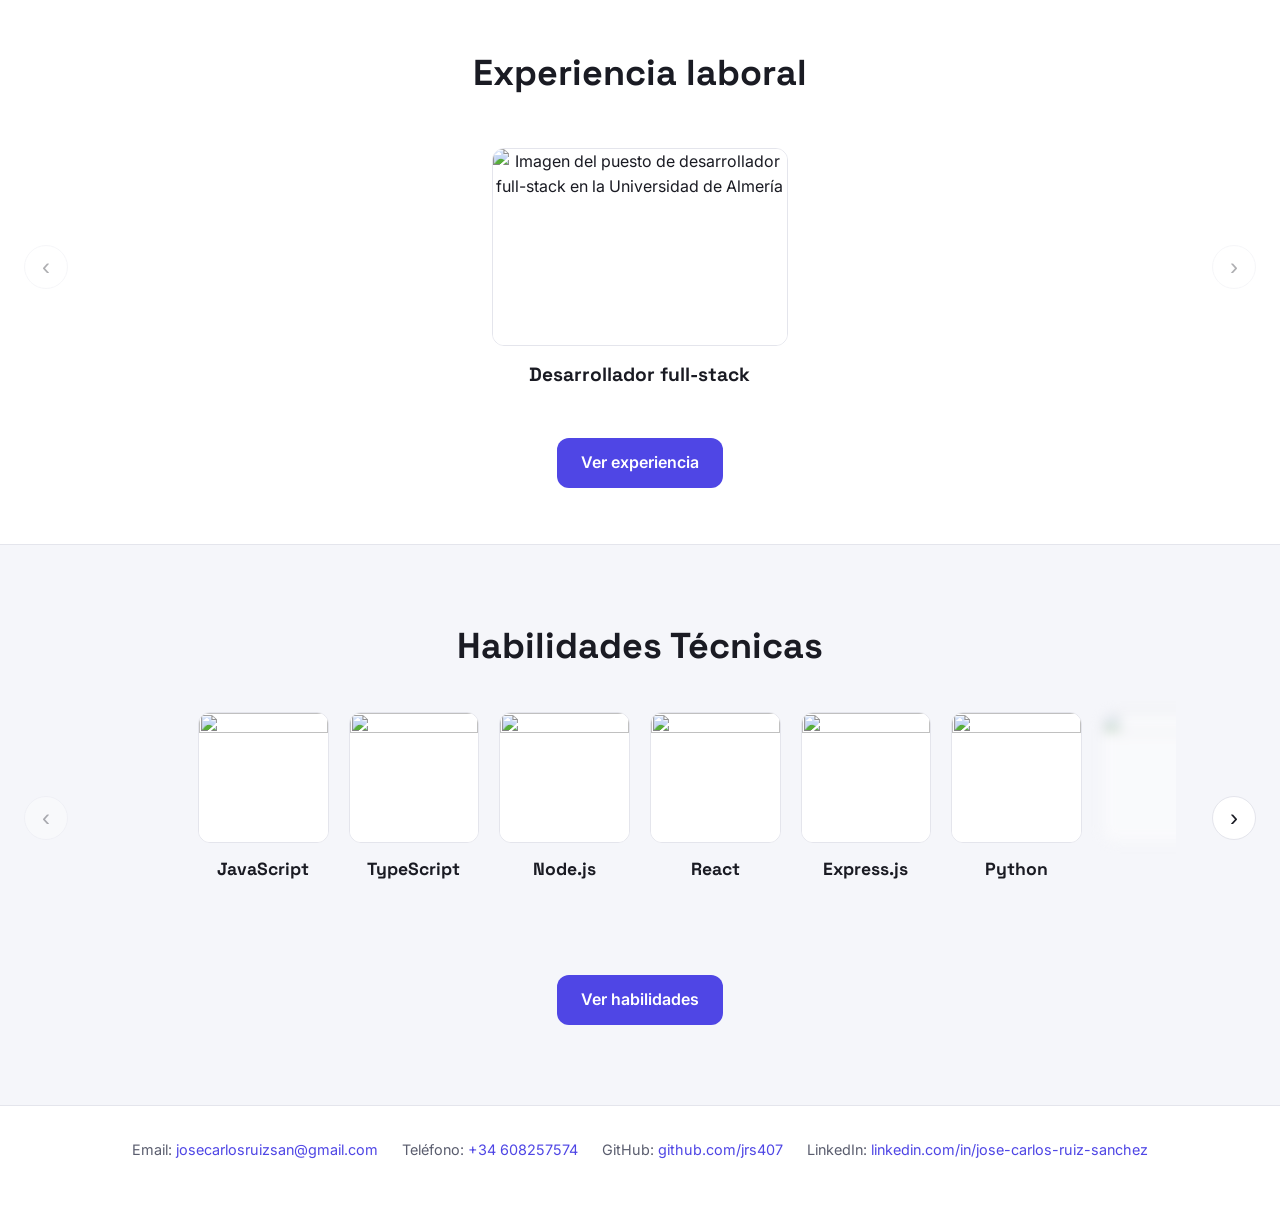
==== commit 60fac508: "Añadido tfg al portfolio" ====
--- a/index.html
+++ b/index.html
@@ -145,6 +145,12 @@
                   </a>
                   <h3 class="carousel-caption" data-i18n="projects.item3">PuppyClicker</h3>
                 </li>
+                <li class="carousel-slide">
+                  <a class="carousel-link" href="auscultify.html">
+                    <img class="carousel-img" src="assets/img/Proyecto/auscultify.png" data-i18n-alt="projects.img4" alt="Imagen del proyecto Auscultify" draggable="false" />
+                  </a>
+                  <h3 class="carousel-caption" data-i18n="projects.item4">Auscultify</h3>
+                </li>
               </ul>
             </div>
 
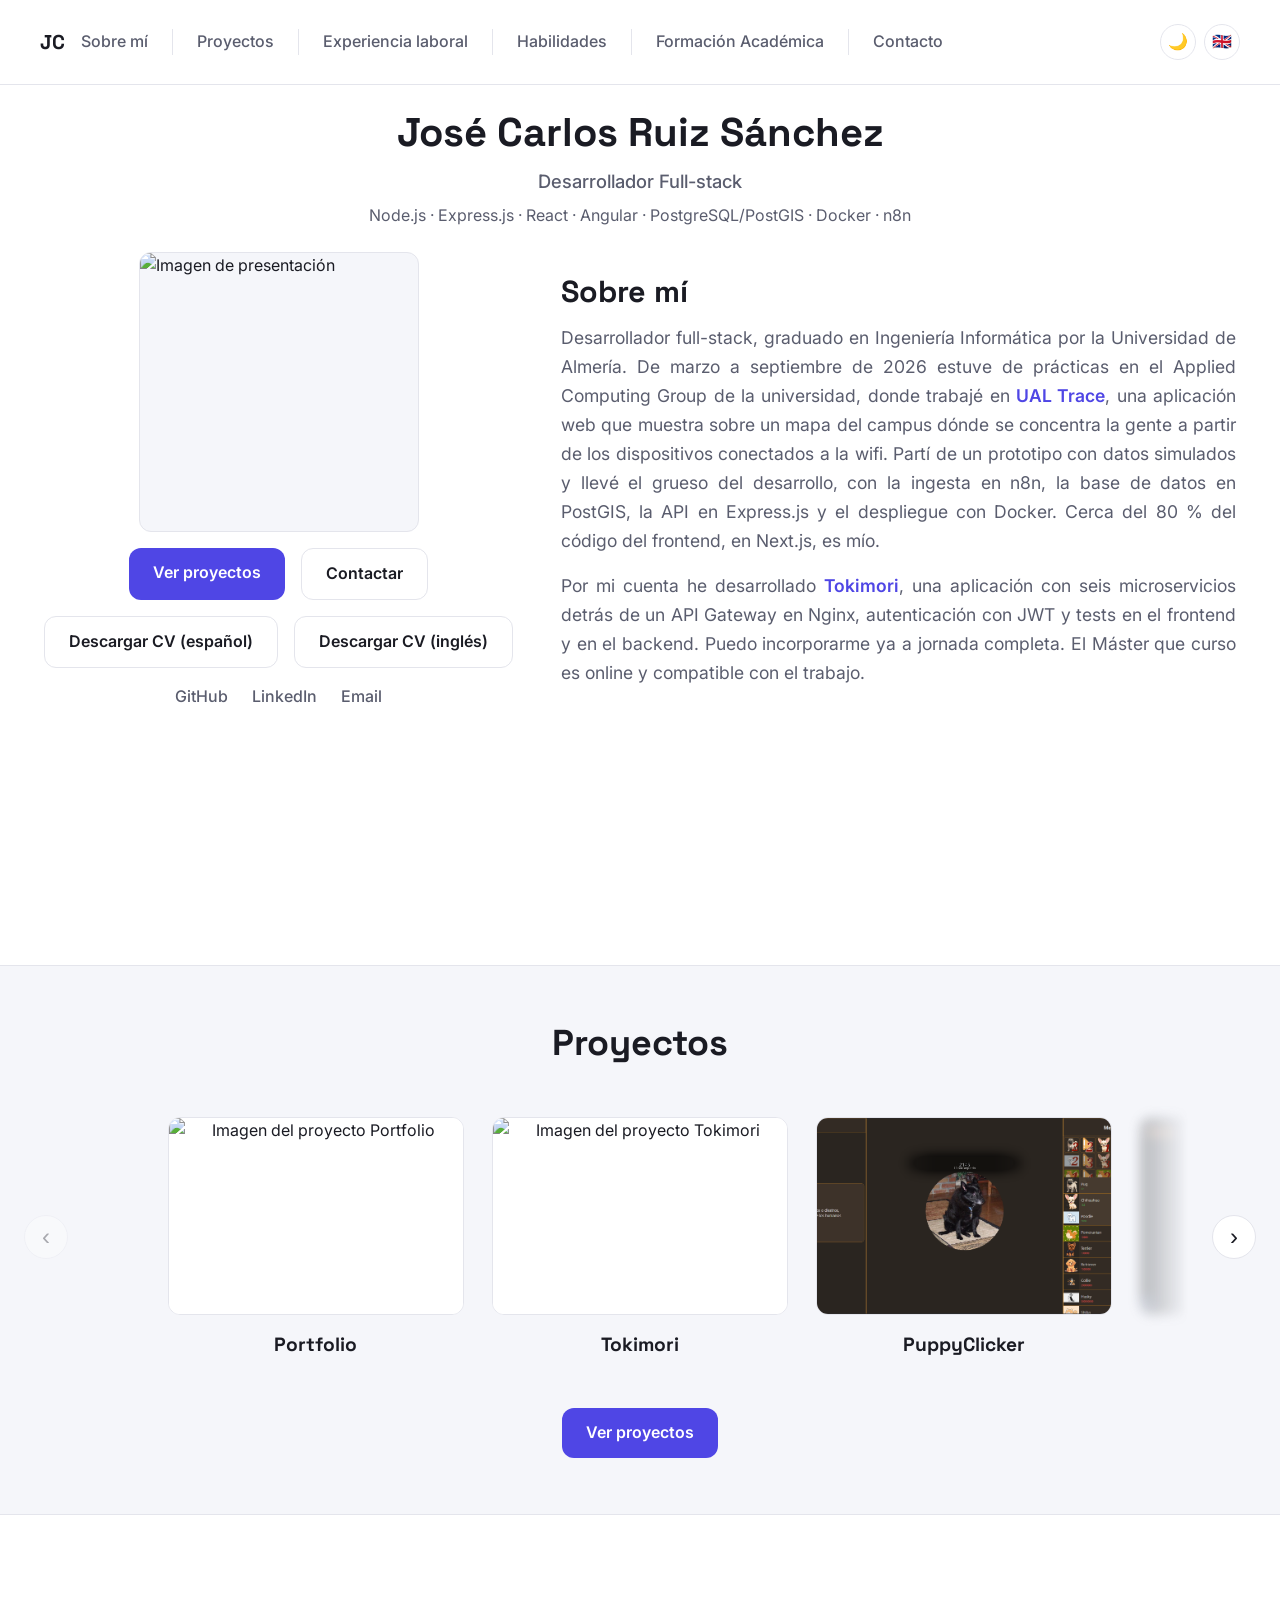
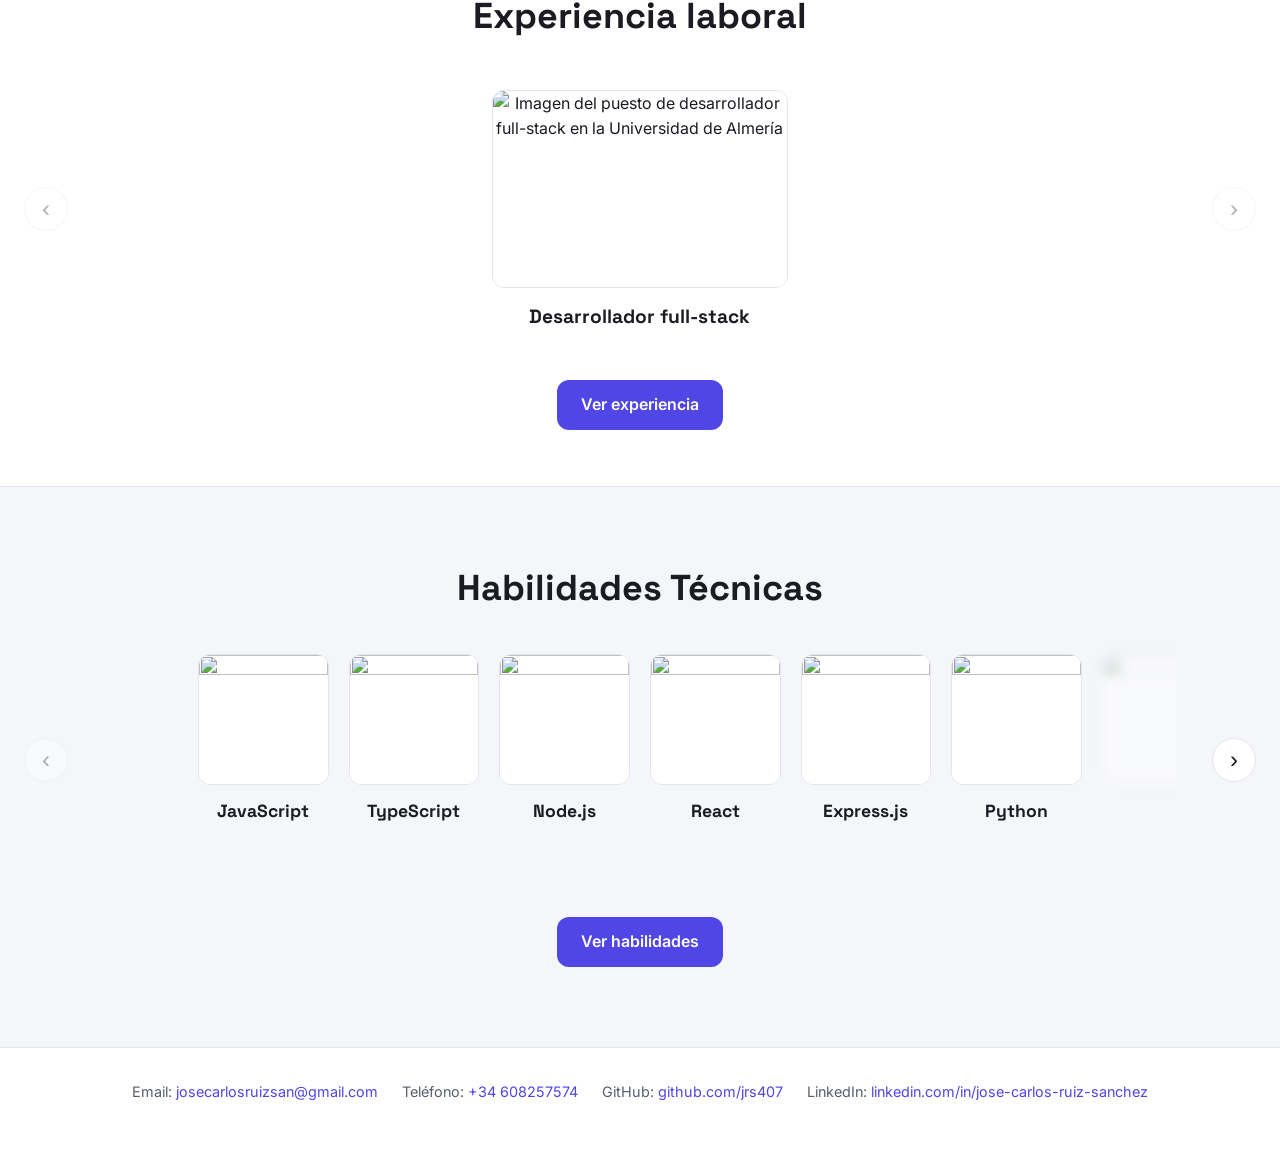
==== commit f86ff2cf: "Actualizado sobre mi" ====
--- a/index.html
+++ b/index.html
@@ -6,7 +6,7 @@
   <title>José Carlos Ruiz Sánchez · Desarrollador Full-stack</title>
   <meta name="description" content="Portfolio de José Carlos Ruiz Sánchez, desarrollador full-stack. Node.js, Express.js, React, Angular, PostgreSQL/PostGIS, Docker y n8n. Proyectos, experiencia y habilidades técnicas." />
   <meta name="author" content="José Carlos Ruiz Sánchez" />
-  <meta name="keywords" content="desarrollador full-stack, Node.js, Express.js, React, Angular, Next.js, TypeScript, JavaScript, Python, Java, Spring, PostgreSQL, PostGIS, MySQL, MongoDB, Docker, n8n, Git, testing, Jest, React Testing Library, JUnit" />
+  <meta name="keywords" content="desarrollador full-stack, Node.js, Express.js, React, Angular, Next.js, TypeScript, JavaScript, Python, Java, Spring, PostgreSQL, PostGIS, MySQL, MongoDB, Docker, OpenStack, Google Cloud, Azure, Vercel, Google App Engine, n8n, Git, testing, Jest, React Testing Library, JUnit" />
   <link rel="canonical" href="https://jrs407.github.io/web-personal/" />
 
   <meta property="og:type" content="website" />
@@ -84,36 +84,49 @@
       <p class="hero-text">Node.js · Express.js · React · Angular · PostgreSQL/PostGIS · Docker · n8n </p>
 
       <div class="hero-intro">
-        <div class="hero-image">
-          <img src="assets/img/Foto.jpg" data-i18n-alt="hero.imageAlt" alt="Imagen de presentación" />
+        <div class="hero-side">
+          <div class="hero-image">
+            <img src="assets/img/Foto.jpg" data-i18n-alt="hero.imageAlt" alt="Imagen de presentación" />
+          </div>
+
+          <div class="hero-actions">
+            <div class="hero-actions-row">
+              <a href="proyectos.html" class="btn btn-primary" data-i18n="cta.viewProjects">Ver proyectos</a>
+              <a href="contacto.html" class="btn btn-ghost" data-i18n="hero.contact">Contactar</a>
+            </div>
+            <div class="hero-actions-row">
+              <a href="assets/cv/CV - Jose Carlos Ruiz Sanchez.pdf" class="btn btn-ghost" download data-i18n="hero.downloadCv">Descargar CV (español)</a>
+              <a href="assets/cv/CV_Jose_Carlos_Ruiz_Sanchez_EN.pdf" class="btn btn-ghost" download data-i18n="hero.downloadCvEn">Descargar CV (inglés)</a>
+            </div>
+          </div>
+          <div class="hero-social">
+            <a href="https://github.com/jrs407">GitHub</a>
+            <a href="https://www.linkedin.com/in/jose-carlos-ruiz-sanchez/">LinkedIn</a>
+            <a href="mailto:josecarlosruizsan@gmail.com">Email</a>
+          </div>
         </div>
         <div class="hero-copy">
           <h2 class="hero-intro-title" data-i18n="hero.introTitle">Sobre mí</h2>
-          <p class="hero-intro-text" data-i18n="hero.introText">
-            Desarrollador full-stack. En prácticas construí en equipo, backend y
-            frontend, un mapa interactivo que muestra los dispositivos conectados a
-            la red wifi del campus de la Universidad de Almería, con datos
-            actualizados cada 2 minutos mediante ingesta automatizada. Fuera del ámbito académico
-            desarrollo proyectos propios por iniciativa personal, entre ellos Tokimori,
-            una aplicación web full-stack con arquitectura de microservicios.
+          <p class="hero-intro-text" data-i18n-html="hero.introText">
+            Desarrollador full-stack, graduado en Ingeniería Informática por la
+            Universidad de Almería. De marzo a septiembre de 2026 estuve de
+            prácticas en el Applied Computing Group de la universidad, donde
+            trabajé en <a href="ual-trace.html">UAL Trace</a>, una aplicación web
+            que muestra sobre un mapa del campus dónde se concentra la gente a
+            partir de los dispositivos conectados a la wifi. Partí de un
+            prototipo con datos simulados y llevé el grueso del desarrollo, con
+            la ingesta en n8n, la base de datos en PostGIS, la API en Express.js
+            y el despliegue con Docker. Cerca del 80&nbsp;% del código del frontend,
+            en Next.js, es mío.
           </p>
-        </div>
-      </div>
-
-      <div class="hero-actions">
-        <div class="hero-actions-row">
-          <a href="proyectos.html" class="btn btn-primary" data-i18n="cta.viewProjects">Ver proyectos</a>
-          <a href="contacto.html" class="btn btn-ghost" data-i18n="hero.contact">Contactar</a>
-        </div>
-        <div class="hero-actions-row">
-          <a href="assets/cv/CV - Jose Carlos Ruiz Sanchez.pdf" class="btn btn-ghost" download data-i18n="hero.downloadCv">Descargar CV (español)</a>
-          <a href="assets/cv/CV_Jose_Carlos_Ruiz_Sanchez_EN.pdf" class="btn btn-ghost" download data-i18n="hero.downloadCvEn">Descargar CV (inglés)</a>
-        </div>
-      </div>
-      <div class="hero-social">
-        <a href="https://github.com/jrs407">GitHub</a>
-        <a href="https://www.linkedin.com/in/jose-carlos-ruiz-sanchez/">LinkedIn</a>
-        <a href="mailto:josecarlosruizsan@gmail.com">Email</a>
+          <p class="hero-intro-text" data-i18n-html="hero.introText2">
+            Por mi cuenta he desarrollado <a href="tokimori.html">Tokimori</a>,
+            una aplicación con seis microservicios detrás de un API Gateway en
+            Nginx, autenticación con JWT y tests en el frontend y en el backend.
+            Puedo incorporarme ya a jornada completa. El Máster que curso es
+            online y compatible con el trabajo.
+          </p>
+        </div>
       </div>
     </section>
 
@@ -297,6 +310,30 @@
                   <img class="carousel-img" src="assets/img/Habilidades/Portada/docker.png" alt="" draggable="false" />
                 </div>
                 <h3 class="carousel-caption">Docker</h3>
+              </li>
+              <li class="carousel-slide">
+                <div class="carousel-link">
+                  <img class="carousel-img" src="assets/img/Habilidades/Portada/OpenStack.jpg" alt="" draggable="false" />
+                </div>
+                <h3 class="carousel-caption">OpenStack</h3>
+              </li>
+              <li class="carousel-slide">
+                <div class="carousel-link">
+                  <img class="carousel-img" src="assets/img/Habilidades/Portada/googlecloud.png" alt="" draggable="false" />
+                </div>
+                <h3 class="carousel-caption">Google Cloud</h3>
+              </li>
+              <li class="carousel-slide">
+                <div class="carousel-link">
+                  <img class="carousel-img" src="assets/img/Habilidades/Portada/azure.webp" alt="" draggable="false" />
+                </div>
+                <h3 class="carousel-caption">Azure</h3>
+              </li>
+              <li class="carousel-slide">
+                <div class="carousel-link">
+                  <img class="carousel-img" src="assets/img/Habilidades/Portada/vercel-icon.svg" alt="" draggable="false" />
+                </div>
+                <h3 class="carousel-caption">Vercel</h3>
               </li>
               <li class="carousel-slide">
                 <div class="carousel-link">
--- a/assets/css/style.css
+++ b/assets/css/style.css
@@ -196,9 +196,9 @@
 
 /* Hero */
 .hero {
-  padding: 2.5rem 1.5rem 5rem;
+  padding: 1.5rem 1.5rem 5rem;
   text-align: center;
-  max-width: 1100px;
+  max-width: 1240px;
 }
 
 .hero-intro {
@@ -207,12 +207,22 @@
   justify-content: space-between;
   gap: 3rem;
   text-align: left;
-  margin: 3rem 0;
+  margin: 1.5rem 0 0;
   margin-left: calc(min(0px, calc(50% - 50vw + 5rem)) / 2);
 }
 
+/* Columna izquierda: foto, botones y enlaces */
+.hero-side {
+  flex: 0 1 auto;
+  display: flex;
+  flex-direction: column;
+  align-items: center;
+  gap: 1rem;
+}
+
 .hero-image {
-  flex: 0 0 36%;
+  width: 280px;
+  max-width: 100%;
   border-radius: var(--radius);
   overflow: hidden;
   border: 1px solid var(--border);
@@ -227,24 +237,32 @@
 }
 
 .hero-copy {
-  flex: 0 0 50%;
-  transform: translateY(-4.5rem);
+  flex: 1 0 28rem;
 }
 
 .hero-intro-title {
-  font-size: clamp(1.7rem, 3vw, 2.25rem);
-  margin-bottom: 1rem;
+  font-size: clamp(1.5rem, 2.5vw, 1.9rem);
+  margin-bottom: 0.75rem;
 }
 
 .hero-intro-text {
   color: var(--text-muted);
   margin: 0;
   font-size: 1.10rem;
-  line-height: 1.7;
-  max-width: 60ch;
+  line-height: 1.65;
+  max-width: 80ch;
   text-align: justify;
   text-justify: inter-word;
   hyphens: none;
+}
+
+.hero-intro-text + .hero-intro-text {
+  margin-top: 1rem;
+}
+
+.hero-intro-text a {
+  color: var(--accent);
+  font-weight: 600;
 }
 
 .hero-eyebrow {
@@ -256,20 +274,21 @@
 }
 
 .hero h1 {
-  font-size: clamp(1.9rem, 4vw, 2.75rem);
+  font-size: clamp(1.9rem, 3.5vw, 2.5rem);
+  margin-bottom: 0.25em;
 }
 
 .hero-role {
   color: var(--text-muted);
-  font-size: 1.25rem;
+  font-size: 1.15rem;
   font-weight: 500;
+  margin-bottom: 0.4rem;
 }
 
 .hero-text {
   color: var(--text-muted);
   max-width: 560px;
-  margin-left: auto;
-  margin-right: auto;
+  margin: 0 auto;
 }
 
 .hero-actions {
@@ -277,15 +296,13 @@
   flex-direction: column;
   gap: 1rem;
   align-items: center;
-  width: 50%;
-  margin: -10rem 0 1.5rem auto;
 }
 
 .hero-actions-row {
   display: flex;
   gap: 1rem;
   justify-content: center;
-  flex-wrap: nowrap;
+  flex-wrap: wrap;
 }
 
 .btn {
@@ -314,8 +331,6 @@
   display: flex;
   gap: 1.5rem;
   justify-content: center;
-  width: 50%;
-  margin-left: auto;
   color: var(--text-muted);
   font-weight: 500;
 }
@@ -841,26 +856,28 @@
     margin: 2.5rem 0;
   }
 
+  /* En móvil el texto va entre la foto y los botones */
+  .hero-side {
+    display: contents;
+  }
+
   .hero-image {
+    width: 100%;
+  }
+
+  .hero-copy {
     flex: none;
+    order: 1;
+  }
+
+  .hero-actions {
+    order: 2;
     width: 100%;
-  }
-
-  .hero-copy {
-    transform: none;
-  }
-
-  .hero-actions {
+    margin-top: 0.5rem;
+  }
+
+  .hero-social {
+    order: 3;
     width: 100%;
-    margin: 2rem auto 1.5rem;
-  }
-
-  .hero-social {
-    width: 100%;
-    margin-left: 0;
-  }
-
-  .hero-actions-row {
-    flex-wrap: wrap;
-  }
-}
+  }
+}
